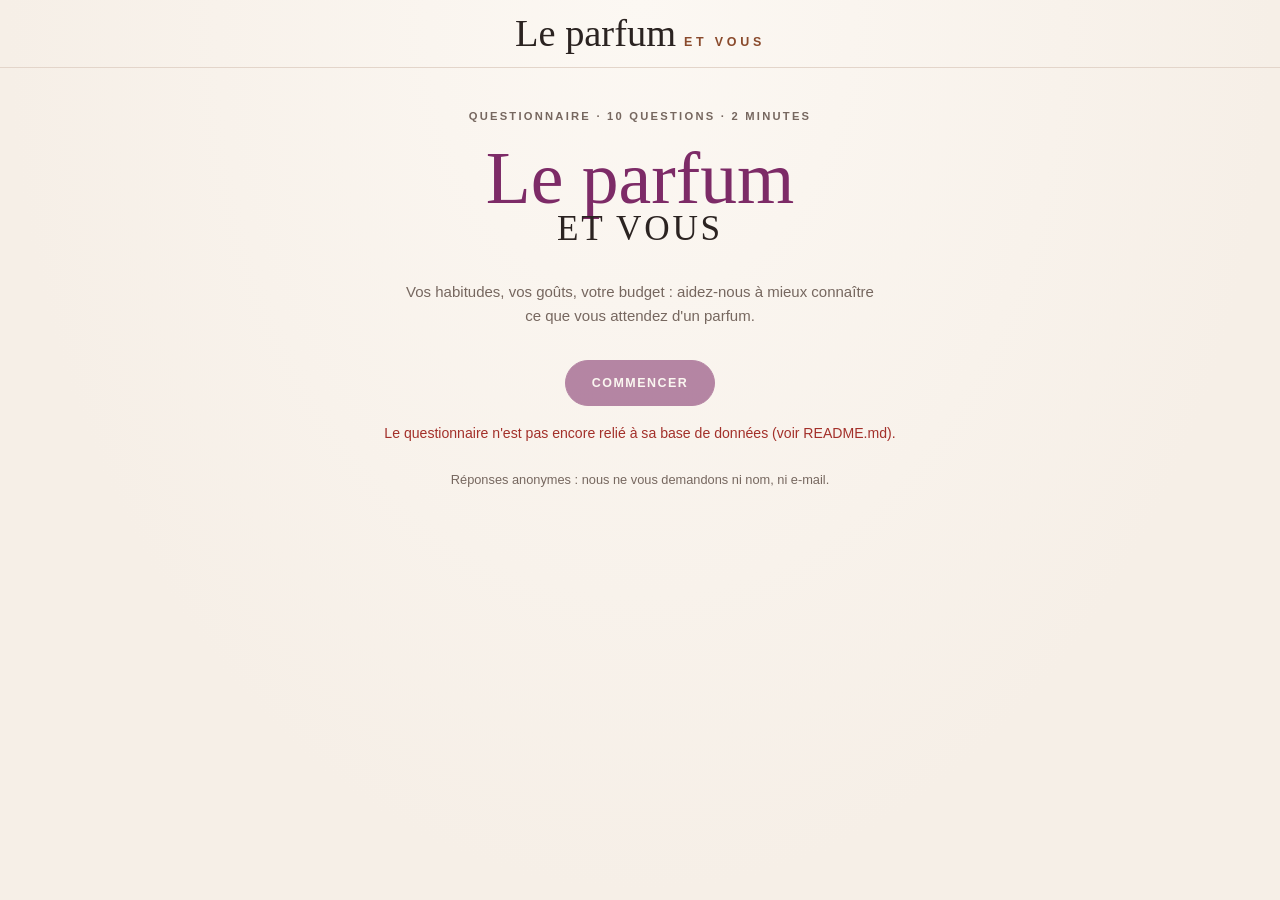
==== index.html @ 867369cc "Site « Le parfum et vous » : questionnaire de 10 questions relié à Supabase Questionnaire de 10 ques" ====
<!DOCTYPE html>
<html lang="fr">
<head>
  <meta charset="UTF-8" />
  <meta name="viewport" content="width=device-width, initial-scale=1.0, viewport-fit=cover" />
  <title>Le parfum et vous · Questionnaire</title>
  <meta name="description" content="10 questions, 2 minutes : parlez-nous de votre rapport au parfum, puis découvrez AW Parfumerie." />
  <meta name="theme-color" content="#f6efe7" />
  <meta http-equiv="Content-Security-Policy" content="default-src 'self'; connect-src https://*.supabase.co; style-src 'self' https://fonts.googleapis.com; font-src https://fonts.gstatic.com; img-src 'self' data:; base-uri 'none'; form-action 'self'" />
  <link rel="icon" href="favicon.svg" type="image/svg+xml" />
  <link rel="preconnect" href="https://fonts.googleapis.com" />
  <link rel="preconnect" href="https://fonts.gstatic.com" crossorigin />
  <link href="https://fonts.googleapis.com/css2?family=Cormorant+Garamond:ital,wght@0,500;0,600;1,500&family=Mrs+Saint+Delafield&family=Montserrat:wght@400;500;600&display=swap" rel="stylesheet" />
  <link rel="stylesheet" href="style.css" />
</head>
<body>
  <header class="entete">
    <span class="marque"><span class="script">Le parfum</span> et vous</span>
  </header>

  <main class="page">
    <!-- 1. Accueil -->
    <section class="ecran" id="accueil">
      <p class="surtitre">Questionnaire · 10 questions · 2 minutes</p>
      <h1 class="titre" tabindex="-1"><span class="script">Le parfum</span> et vous</h1>
      <p class="intro">Vos habitudes, vos goûts, votre budget : aidez-nous à mieux connaître ce que vous attendez d'un parfum.</p>
      <button class="btn btn-prune" id="commencer" disabled>Commencer</button>
      <p class="erreur" id="erreurChargement" role="alert" hidden></p>
      <p class="mention">Réponses anonymes : nous ne vous demandons ni nom, ni e-mail.</p>
    </section>

    <!-- 2. Les 10 questions (affichées une par une par app.js) -->
    <section class="ecran" id="questionnaire" hidden>
      <div class="progression">
        <p class="compteur" id="compteur"></p>
        <div class="barre" id="barre" role="progressbar" aria-label="Avancement du questionnaire" aria-valuemin="0"><span></span></div>
      </div>
      <form id="formulaire" class="carte" novalidate>
        <fieldset id="question"></fieldset>
        <p class="erreur" id="erreur" role="alert" hidden></p>
        <div class="actions">
          <button type="button" class="btn btn-trait" id="precedent">Précédent</button>
          <button type="submit" class="btn btn-prune" id="suivant">Suivant</button>
        </div>
      </form>
    </section>

    <!-- 3. Merci, présentation d'AW Parfumerie en 3 phrases et lien vers le site -->
    <section class="ecran" id="merci" hidden>
      <p class="surtitre">Merci pour vos réponses !</p>
      <h2 class="titre" tabindex="-1"><span class="script">Découvrez</span> AW Parfumerie</h2>
      <div class="presentation carte">
        <p>AW Parfumerie, c'est plus de 140 parfums femme, homme et mixte, créés en s'inspirant des grandes fragrances, à découvrir en 15&nbsp;ml dès 11,90&nbsp;€ ou à adopter en 70&nbsp;ml.</p>
        <p>La boutique propose aussi des soins pour le corps, le visage et les cheveux, fabriqués en Italie avec des ingrédients naturels, sans parabènes et non testés sur les animaux, ainsi que des parfums d'ambiance pour la maison.</p>
        <p>Et pour ne pas vous tromper, un test en 3 questions et des conseils personnalisés vous aident à trouver la fragrance qui vous ressemble.</p>
      </div>
      <a class="btn btn-prune" href="https://1iam-boop.github.io/Nextface/">Visiter le site AW Parfumerie</a>
    </section>
  </main>

  <script src="config.js"></script>
  <script src="supabase.js"></script>
  <script src="app.js"></script>
</body>
</html>
---- style.css ----
/* Couleurs et polices accordées au site AW Parfumerie : papier crème, prune, taupe, brun. Thème clair unique, voulu. */
:root {
  --creme: #f6efe7;
  --papier: #fcf8f3;
  --rose: #eedcd2;
  --rose-pale: #f6e9e2;
  --rose-fonce: #e2c3b4;
  --prune: #7d2b67;
  --prune-fonce: #64204f;
  --brun: #8a4a2c;
  --encre: #2b2321;
  --gris: #76675f;
  --trait: #e3d5ca;
  --alerte: #a3302a;
  --script: "Mrs Saint Delafield", "Brush Script MT", cursive;
  --serif: "Cormorant Garamond", Georgia, serif;
  --sans: "Montserrat", "Helvetica Neue", Arial, sans-serif;
  color-scheme: light;
}

* { box-sizing: border-box; }
body { margin: 0; min-height: 100vh; font-family: var(--sans); font-variant-numeric: lining-nums; font-size: 15px; line-height: 1.6; color: var(--encre); background: radial-gradient(ellipse at 50% 0%, var(--papier), var(--creme) 70%) fixed var(--creme); }
h1, h2 { margin: 0; font-weight: 400; text-wrap: balance; }
[hidden] { display: none !important; }
[tabindex="-1"]:focus { outline: none; }
.script { font-family: var(--script); font-weight: 400; line-height: 1; }
.invisible { position: absolute; width: 1px; height: 1px; overflow: hidden; clip-path: inset(50%); white-space: nowrap; }

.entete { display: flex; justify-content: center; padding: .9rem 16px; border-bottom: 1px solid var(--trait); }
.marque { display: flex; align-items: baseline; gap: .5rem; font: 600 .78rem var(--sans); letter-spacing: .3em; text-transform: uppercase; color: var(--brun); }
.marque .script { font-size: 2.4rem; letter-spacing: 0; text-transform: none; color: var(--encre); }

.page { width: min(640px, 100%); margin: 0 auto; padding: 2.5rem 16px 4rem; }
.ecran { display: flex; flex-direction: column; align-items: center; text-align: center; animation: entree .35s ease; }
@keyframes entree { from { opacity: 0; transform: translateY(6px); } }
@media (prefers-reduced-motion: reduce) { .ecran { animation: none; } }

.surtitre { margin: 0 0 1rem; font-size: .7rem; font-weight: 600; letter-spacing: .2em; text-transform: uppercase; color: var(--gris); }
.titre { display: flex; flex-direction: column; align-items: center; font-family: var(--serif); font-weight: 500; font-size: clamp(1.6rem, 6vw, 2.2rem); letter-spacing: .08em; text-transform: uppercase; }
.titre .script { font-size: clamp(3.4rem, 14vw, 4.6rem); letter-spacing: 0; text-transform: none; color: var(--prune); margin-bottom: -.2em; }
.intro { max-width: 30rem; margin: 1.4rem 0 2rem; color: var(--gris); }
.mention { margin: 1.6rem 0 0; font-size: .8rem; color: var(--gris); }

.btn { display: inline-flex; align-items: center; justify-content: center; min-height: 2.9rem; padding: .8rem 1.6rem; border-radius: 999px; border: 1.5px solid var(--prune); font: 600 .78rem var(--sans); letter-spacing: .12em; text-transform: uppercase; text-decoration: none; cursor: pointer; transition: background .2s, color .2s; }
.btn:focus-visible { outline: 2px solid var(--prune); outline-offset: 3px; }
.btn:disabled { opacity: .55; cursor: default; }
.btn-prune { background: var(--prune); color: var(--papier); }
.btn-prune:not(:disabled):hover { background: var(--prune-fonce); }
.btn-trait { background: none; color: var(--prune); }
.btn-trait:not(:disabled):hover { background: var(--prune); color: var(--papier); }

.carte { width: 100%; padding: 1.6rem clamp(1rem, 4vw, 2rem); background: var(--papier); border: 1px solid var(--trait); border-radius: 22px; box-shadow: 0 18px 40px rgba(60, 40, 30, .06); text-align: left; }

/* Questions */
.progression { width: 100%; margin-bottom: 1.2rem; }
.compteur { margin: 0 0 .5rem; font-size: .7rem; font-weight: 600; letter-spacing: .2em; text-transform: uppercase; color: var(--gris); }
.barre { height: 6px; border-radius: 999px; background: var(--rose); overflow: hidden; }
.barre span { display: block; height: 100%; width: 0; border-radius: 999px; background: var(--prune); transition: width .3s ease; }

fieldset { margin: 0; padding: 0; border: 0; min-width: 0; }
.intitule { padding: 0; font-family: var(--serif); font-size: clamp(1.35rem, 4.6vw, 1.6rem); font-weight: 600; line-height: 1.25; }
.aide { margin: .4rem 0 0; font-size: .85rem; color: var(--gris); }
.choix { display: grid; gap: .6rem; margin-top: 1.2rem; }
.option { display: flex; align-items: center; gap: .8rem; min-height: 3rem; padding: .7rem 1rem; border: 1.5px solid var(--trait); border-radius: 14px; background: #fff; cursor: pointer; transition: border-color .15s, background .15s; }
.option:hover { border-color: var(--rose-fonce); }
.option:has(input:checked) { border-color: var(--prune); background: var(--rose-pale); }
.option:has(input:focus-visible) { outline: 2px solid var(--prune); outline-offset: 2px; }
.option input { flex: none; width: 1.15rem; height: 1.15rem; margin: 0; accent-color: var(--prune); }

.echelle { display: grid; grid-template-columns: repeat(5, 1fr); gap: .5rem; margin-top: 1.4rem; }
.echelle .option { position: relative; justify-content: center; min-height: 3.4rem; padding: .5rem; font: 600 1.15rem var(--sans); }
.echelle .option input { position: absolute; opacity: 0; pointer-events: none; }
.echelle .option:has(input:checked) { background: var(--prune); color: var(--papier); }
.bornes { display: flex; justify-content: space-between; margin-top: .5rem; font-size: .78rem; color: var(--gris); }

.champ { width: 100%; margin-top: 1.2rem; padding: .85rem 1rem; border: 1.5px solid var(--trait); border-radius: 14px; background: #fff; font: 400 1rem var(--sans); color: var(--encre); }
.champ:focus { outline: none; border-color: var(--prune); box-shadow: 0 0 0 3px var(--rose); }

.erreur { margin: 1rem 0 0; font-size: .88rem; font-weight: 500; color: var(--alerte); }
.actions { display: flex; flex-wrap: wrap; justify-content: space-between; gap: .8rem; margin-top: 1.6rem; }
.actions #suivant { margin-left: auto; }
@media (max-width: 420px) {
  .actions .btn { flex: 1 1 100%; }
  .actions #suivant { order: -1; }
}

/* Présentation */
.presentation { margin: 1.6rem 0 2rem; }
.presentation p { margin: 0; font-family: var(--serif); font-size: 1.2rem; line-height: 1.5; }
.presentation p + p { margin-top: .9rem; padding-top: .9rem; border-top: 1px solid var(--trait); }

/* Page des résultats (/admin/) */
.page-large { width: min(960px, 100%); }
.admin-tete { display: flex; flex-wrap: wrap; align-items: end; justify-content: space-between; gap: 1rem; margin-bottom: 1.6rem; }
.admin-tete h1 { font-family: var(--serif); font-size: clamp(1.6rem, 5vw, 2.1rem); font-weight: 600; }
.admin-outils { display: flex; flex-wrap: wrap; gap: .6rem; }
.chiffres { display: grid; grid-template-columns: repeat(auto-fit, minmax(200px, 1fr)); gap: 1rem; margin-bottom: 1.6rem; }
.chiffre { padding: 1.1rem 1.3rem; background: var(--papier); border: 1px solid var(--trait); border-radius: 18px; }
.chiffre span { display: block; font-size: .7rem; font-weight: 600; letter-spacing: .2em; text-transform: uppercase; color: var(--gris); }
.chiffre strong { display: block; margin-top: .3rem; font: 600 2rem/1.1 var(--serif); font-variant-numeric: lining-nums; }
.chiffre strong.petit { font-size: 1.3rem; }
.resultats { display: grid; gap: 1rem; }
.resultat h2 { font-family: var(--serif); font-size: 1.25rem; font-weight: 600; line-height: 1.3; }
.resultat .meta { margin: .2rem 0 1rem; font-size: .8rem; color: var(--gris); }
.lignes { display: grid; gap: .55rem; margin: 0; padding: 0; list-style: none; }
.ligne { display: grid; grid-template-columns: minmax(0, 15rem) 1fr auto; align-items: center; gap: .8rem; padding: .15rem .3rem; border-radius: 8px; }
.ligne:hover { background: var(--rose-pale); }
.ligne-nom { font-size: .88rem; overflow-wrap: anywhere; }
.piste { height: 10px; border-radius: 0 4px 4px 0; background: var(--creme); }
.remplissage { display: block; height: 100%; min-width: 2px; border-radius: 0 4px 4px 0; background: var(--prune); }
.ligne-valeur { min-width: 5.5rem; text-align: right; font-size: .85rem; font-variant-numeric: tabular-nums; color: var(--encre); }
.ligne-valeur small { color: var(--gris); }
.textes { display: grid; gap: .5rem; max-height: 22rem; overflow: auto; margin: 0; padding: 0; list-style: none; }
.textes li { padding: .6rem .8rem; border-left: 3px solid var(--rose); background: #fff; border-radius: 0 10px 10px 0; font-size: .92rem; overflow-wrap: anywhere; }
.textes time { display: block; font-size: .72rem; color: var(--gris); }
.vide { color: var(--gris); font-size: .9rem; }
@media (max-width: 560px) {
  .ligne { grid-template-columns: 1fr auto; }
  .ligne .piste { grid-column: 1 / -1; grid-row: 2; }
}
.connexion { display: grid; gap: .8rem; width: min(420px, 100%); margin: 0 auto; text-align: center; }
.connexion h1 { margin-bottom: .6rem; font-family: var(--serif); font-size: 2rem; font-weight: 600; }
.connexion label { font-size: .8rem; font-weight: 600; color: var(--gris); text-align: left; }
.connexion .champ { margin-top: 0; }
.connexion .surtitre { margin-bottom: 0; }
.connexion .erreur { margin-top: 0; }
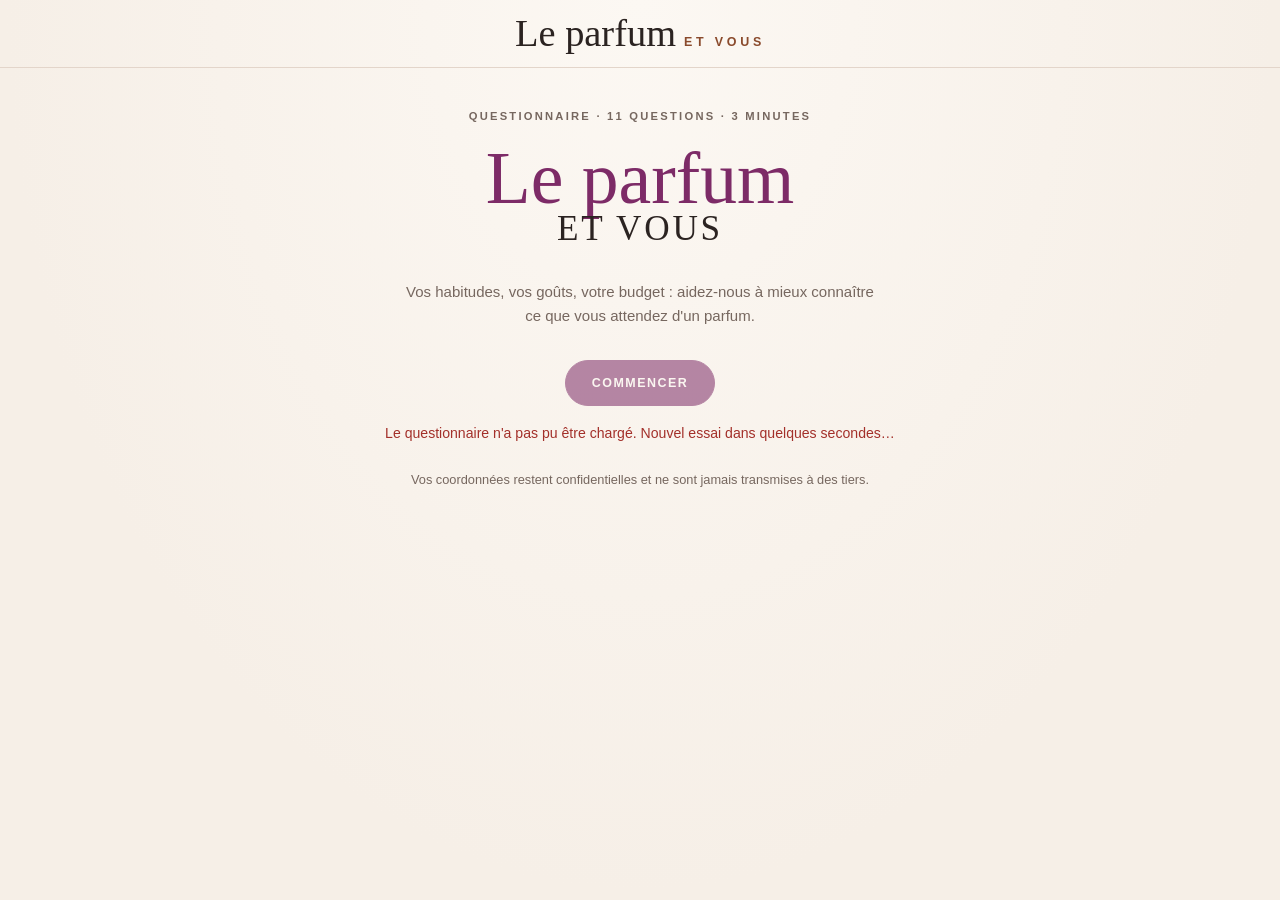
==== commit 1efdd920: "Ajoute la question « Vos coordonnées » en premier et relie le site à Supabase Question 1 : prénom, n" ====
--- a/index.html
+++ b/index.html
@@ -4,7 +4,7 @@
   <meta charset="UTF-8" />
   <meta name="viewport" content="width=device-width, initial-scale=1.0, viewport-fit=cover" />
   <title>Le parfum et vous · Questionnaire</title>
-  <meta name="description" content="10 questions, 2 minutes : parlez-nous de votre rapport au parfum, puis découvrez AW Parfumerie." />
+  <meta name="description" content="Quelques minutes pour nous parler de votre rapport au parfum, puis découvrir AW Parfumerie." />
   <meta name="theme-color" content="#f6efe7" />
   <meta http-equiv="Content-Security-Policy" content="default-src 'self'; connect-src https://*.supabase.co; style-src 'self' https://fonts.googleapis.com; font-src https://fonts.gstatic.com; img-src 'self' data:; base-uri 'none'; form-action 'self'" />
   <link rel="icon" href="favicon.svg" type="image/svg+xml" />
@@ -21,15 +21,15 @@
   <main class="page">
     <!-- 1. Accueil -->
     <section class="ecran" id="accueil">
-      <p class="surtitre">Questionnaire · 10 questions · 2 minutes</p>
+      <p class="surtitre">Questionnaire · 11 questions · 3 minutes</p>
       <h1 class="titre" tabindex="-1"><span class="script">Le parfum</span> et vous</h1>
       <p class="intro">Vos habitudes, vos goûts, votre budget : aidez-nous à mieux connaître ce que vous attendez d'un parfum.</p>
       <button class="btn btn-prune" id="commencer" disabled>Commencer</button>
       <p class="erreur" id="erreurChargement" role="alert" hidden></p>
-      <p class="mention">Réponses anonymes : nous ne vous demandons ni nom, ni e-mail.</p>
+      <p class="mention">Vos coordonnées restent confidentielles et ne sont jamais transmises à des tiers.</p>
     </section>
 
-    <!-- 2. Les 10 questions (affichées une par une par app.js) -->
+    <!-- 2. Les 11 questions (vos coordonnées, puis 10 questions sur le parfum), affichées une par une par app.js -->
     <section class="ecran" id="questionnaire" hidden>
       <div class="progression">
         <p class="compteur" id="compteur"></p>
--- a/style.css
+++ b/style.css
@@ -124,3 +124,19 @@
 .connexion .champ { margin-top: 0; }
 .connexion .surtitre { margin-bottom: 0; }
 .connexion .erreur { margin-top: 0; }
+
+/* Question « Vos coordonnées » */
+.coordonnees { display: grid; grid-template-columns: repeat(2, minmax(0, 1fr)); gap: .9rem; margin-top: 1.2rem; }
+.champ-bloc label { display: block; margin-bottom: .3rem; font-size: .8rem; font-weight: 600; color: var(--gris); }
+.coordonnees .champ { margin-top: 0; }
+.champ[aria-invalid="true"] { border-color: var(--alerte); }
+.accord { margin-top: 1.2rem; font-size: .88rem; line-height: 1.45; }
+.mention-rgpd { margin: .8rem 0 0; font-size: .75rem; line-height: 1.5; color: var(--gris); }
+@media (max-width: 480px) { .coordonnees { grid-template-columns: 1fr; } }
+
+/* Liste des coordonnées (page des résultats) */
+.contacts { display: grid; gap: .5rem; max-height: 26rem; overflow: auto; margin: 0; padding: 0; list-style: none; }
+.contacts li { display: grid; grid-template-columns: auto 1fr; gap: .1rem 1rem; padding: .6rem .8rem; border-left: 3px solid var(--rose); background: #fff; border-radius: 0 10px 10px 0; font-size: .9rem; overflow-wrap: anywhere; }
+.contacts time { grid-column: 1 / -1; font-size: .72rem; color: var(--gris); }
+.contacts strong { grid-column: 1 / -1; font-weight: 600; }
+.contacts a { color: var(--prune); }
